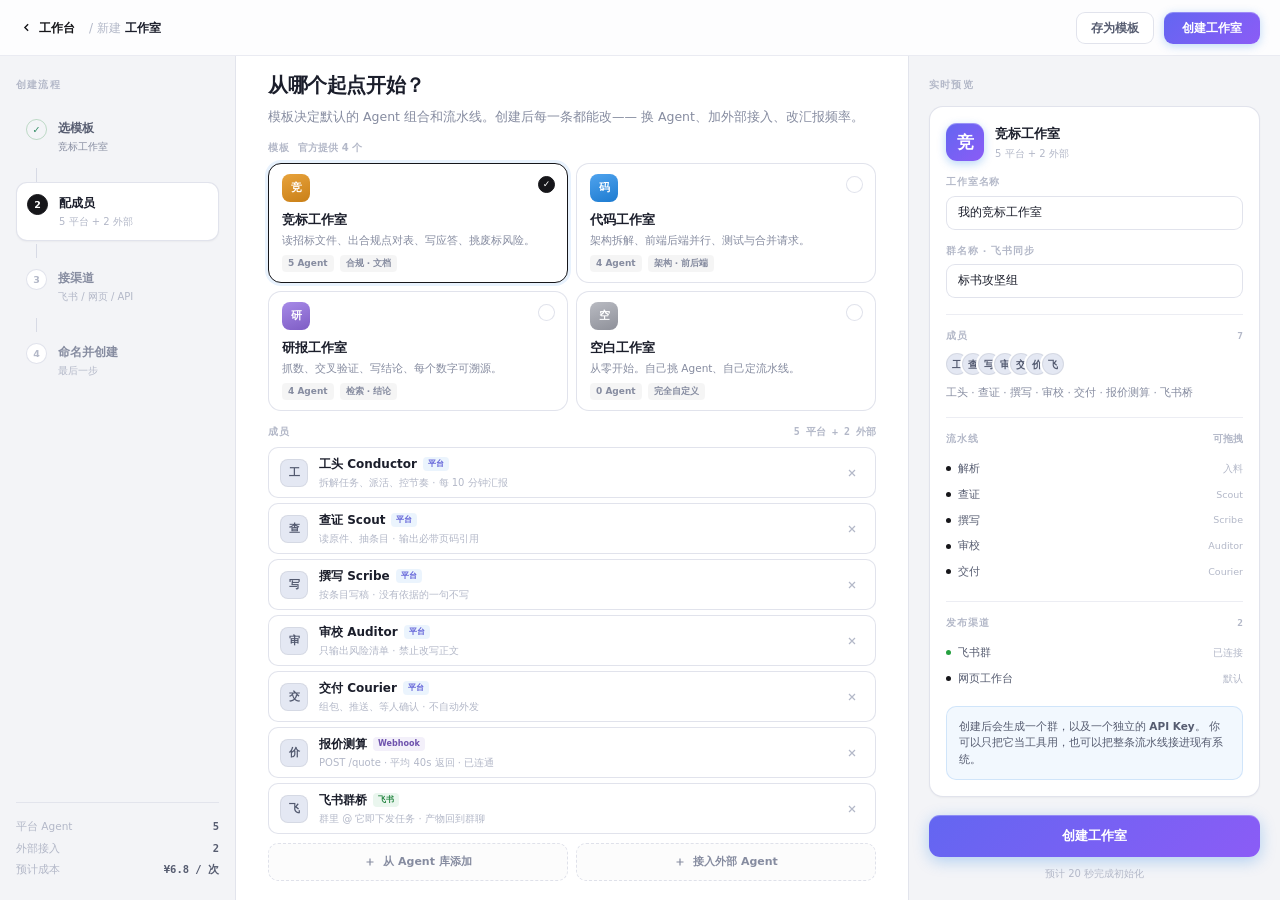
==== builder.html @ c7fa8bcd "合奏 Ensemble: 官网 + 客户端 + 移动端原型 - 官网：滚动驱动动画（hero 缩放淡出、区块入场、流水线生长） - 登录：手机 / 微信 / 邮箱三合一 - 工作台：群列表 + 账户 " ====
<!DOCTYPE html>
<html lang="zh-CN" data-theme="pearl">
<head>
<meta charset="UTF-8">
<title>合奏 · 创建工作室</title>
<link rel="stylesheet" href="tokens.css">
<style>
body{ overflow:hidden; background:var(--bg); }
.app{ height:100vh; display:flex; flex-direction:column; }

/* ---------- 顶栏 ---------- */
.topbar{
  height:56px; flex:0 0 56px; display:flex; align-items:center; gap:14px;
  padding:0 20px;
  background:rgba(255,255,255,.8);
  backdrop-filter:saturate(180%) blur(24px);
  -webkit-backdrop-filter:saturate(180%) blur(24px);
  border-bottom:1px solid var(--line);
  position:relative; z-index:20;
}
.back{
  display:flex; align-items:center; gap:6px;
  font-size:12px; color:var(--brand); font-weight:600;
}
.back:hover{ opacity:.75; }
.crumb{ font-size:12px; color:var(--tx-4); }
.crumb b{ color:var(--tx); font-weight:600; }
.top-right{ margin-left:auto; display:flex; align-items:center; gap:10px; }
.btn-ghost{
  height:32px; padding:0 14px; border-radius:9px;
  border:1px solid var(--line-2); color:var(--tx-2);
  font-size:12px; font-weight:600; background:#fff;
}
.btn-ghost:hover{ border-color:var(--line-3); color:var(--tx); }
.btn-save{
  height:32px; padding:0 18px; border-radius:9px;
  background:linear-gradient(135deg,#6366F1,#8B5CF6); color:#fff;
  font-size:12px; font-weight:600;
  box-shadow:0 2px 10px rgba(0,113,227,.26), inset 0 1px 0 rgba(255,255,255,.26);
}
.btn-save:hover{ filter:brightness(1.05); }

/* ---------- 三栏 ---------- */
.body{ flex:1; display:grid; grid-template-columns:236px minmax(0,1fr) 372px; min-height:0; }

/* ---------- 左：步骤 ---------- */
.steps{
  border-right:1px solid var(--line);
  background:var(--bg);
  padding:22px 16px;
  display:flex; flex-direction:column;
}
.steps-h{
  font-size:9.5px; font-weight:700; letter-spacing:.13em;
  color:var(--tx-4); text-transform:uppercase; margin-bottom:16px;
}
.step{
  display:flex; gap:11px; padding:11px 10px;
  border-radius:11px; margin-bottom:3px;
}
.step .n{
  width:21px; height:21px; border-radius:99px; flex:0 0 21px;
  display:grid; place-items:center;
  font-size:9.5px; font-weight:700;
  border:1px solid var(--line-2); color:var(--tx-4);
  background:#fff;
}
.step .t{ font-size:12px; font-weight:600; color:var(--tx-3); }
.step .s{ font-size:10px; color:var(--tx-4); margin-top:2px; }
.step.done .n{ background:var(--ok-dim); border-color:rgba(36,138,61,.26); color:var(--ok); }
.step.done .t{ color:var(--tx-2); }
.step.done .s{ color:var(--tx-3); }
.step.now{ background:#fff; border:1px solid var(--line-2); box-shadow:var(--sh-1); }
.step.now .n{ background:var(--brand); border-color:var(--brand); color:#fff; }
.step.now .t{ color:var(--tx); }
.step-line{
  width:1px; height:14px; background:var(--line-2); margin:0 0 0 20px;
}
.steps-foot{ margin-top:auto; padding-top:16px; border-top:1px solid var(--line); }
.sf-row{ display:flex; align-items:center; font-size:10.5px; color:var(--tx-4); }
.sf-row + .sf-row{ margin-top:6px; }
.sf-row b{ margin-left:auto; color:var(--tx-2); font-family:var(--mono); font-size:10.5px; }

/* ---------- 中：配置 ---------- */
.main{ overflow-y:auto; padding:14px 32px 22px; background:#fff; }
.main-h{ font-size:20px; font-weight:650; letter-spacing:-.02em; color:var(--tx); }
.main-s{ font-size:12.5px; color:var(--tx-3); margin-top:7px; line-height:1.6; }

.sec-l{
  display:flex; align-items:center; gap:8px;
  margin:13px 0 8px;
  font-size:10px; font-weight:700; letter-spacing:.11em;
  color:var(--tx-4); text-transform:uppercase;
}
.sec-l .c{ margin-left:auto; font-family:var(--mono); letter-spacing:0; color:var(--tx-4); }

/* 模板卡 */
.tpls{ display:grid; grid-template-columns:1fr 1fr; gap:8px; }
.tpl-c{
  position:relative; padding:10px 13px;
  border-radius:13px; border:1px solid var(--line-2);
  background:#fff; cursor:pointer;
  transition:border-color .16s, box-shadow .16s, transform .16s;
}
.tpl-c:hover{ border-color:var(--line-3); transform:translateY(-1px); box-shadow:var(--sh-2); }
.tpl-c.on{ border-color:var(--brand); box-shadow:0 0 0 3px rgba(0,113,227,.09); }
.tpl-c .chk{
  position:absolute; top:12px; right:12px;
  width:17px; height:17px; border-radius:99px;
  border:1px solid var(--line-2); background:#fff;
  display:grid; place-items:center; color:transparent; font-size:9px;
}
.tpl-c.on .chk{ background:var(--brand); border-color:var(--brand); color:#fff; }
.tpl-ic{
  width:28px; height:28px; border-radius:8px;
  display:grid; place-items:center; font-size:11px; font-weight:700;
  margin-bottom:8px; color:#fff;
}
.tpl-n{ font-size:13px; font-weight:650; color:var(--tx); }
.tpl-d{ font-size:10.5px; color:var(--tx-3); margin-top:3px; line-height:1.45; }
.tpl-meta{ display:flex; gap:6px; margin-top:7px; }
.tpl-tag{
  font-size:9px; font-weight:600; padding:2px 6px; border-radius:4px;
  background:rgba(0,0,0,.04); color:var(--tx-3);
}

/* Agent 行 */
.ag{
  display:flex; align-items:center; gap:11px;
  padding:7px 11px; border-radius:10px;
  border:1px solid var(--line-2); background:#fff;
  margin-bottom:5px;
  transition:border-color .16s, box-shadow .16s;
}
.ag:hover{ border-color:var(--line-3); box-shadow:var(--sh-1); }
.ag .avatar{ width:28px; height:28px; border-radius:8px; font-size:11px; }
.ag-n{ font-size:12px; font-weight:600; color:var(--tx); display:flex; align-items:center; gap:6px; }
.ag-d{ font-size:10px; color:var(--tx-4); margin-top:2px; }
.src{ font-size:8px; font-weight:700; padding:1px 5px; border-radius:4px; }
.src-p{ background:rgba(0,113,227,.08); color:#5B5BD6; }
.src-x{ background:rgba(142,111,208,.10); color:#6E52AD; }
.src-f{ background:rgba(52,164,90,.10); color:#22843F; }
.ag-x{
  width:24px; height:24px; border-radius:7px;
  display:grid; place-items:center; color:var(--tx-4);
}
.ag-x:hover{ background:rgba(215,0,21,.07); color:var(--bad); }

.add-row{ display:flex; gap:8px; margin-top:9px; }
.add-btn{
  flex:1; height:38px; border-radius:10px;
  border:1px dashed var(--line-2); background:rgba(0,0,0,.012);
  display:flex; align-items:center; justify-content:center; gap:7px;
  font-size:11px; font-weight:600; color:var(--tx-3);
  transition:all .15s;
}
.add-btn:hover{ border-color:var(--brand-line); color:var(--brand); background:var(--brand-dim); }

/* 渠道 */
.ch{
  display:flex; align-items:center; gap:11px;
  padding:7px 11px; border-radius:10px;
  border:1px solid var(--line-2); background:#fff;
  margin-bottom:6px;
}
.ch-ic{
  width:28px; height:28px; border-radius:8px;
  display:grid; place-items:center; font-size:11px; font-weight:700; color:#fff;
}
.ch-n{ font-size:12px; font-weight:600; color:var(--tx); }
.ch-d{ font-size:10px; color:var(--tx-4); margin-top:2px; }
.ch-st{
  margin-left:auto; font-size:9.5px; font-weight:650;
  padding:3px 8px; border-radius:99px;
}
.ch-on{ background:var(--ok-dim); color:var(--ok); }
.ch-off{ background:rgba(0,0,0,.04); color:var(--tx-3); }

/* ---------- 右：预览 ---------- */
.preview{
  border-left:1px solid var(--line);
  background:var(--bg);
  padding:22px 20px;
  overflow-y:auto;
  display:flex; flex-direction:column;
}
.pv-h{
  font-size:9.5px; font-weight:700; letter-spacing:.13em;
  color:var(--tx-4); text-transform:uppercase; margin-bottom:14px;
}
.pv-card{
  background:#fff; border:1px solid var(--line-2);
  border-radius:14px; padding:16px;
  box-shadow:var(--sh-1);
}
.pv-top{ display:flex; align-items:center; gap:11px; }
.pv-mark{
  width:38px; height:38px; border-radius:11px; flex:0 0 38px;
  background:linear-gradient(135deg,#6366F1,#8B5CF6); color:#fff;
  display:grid; place-items:center; font-size:17px; font-weight:700;
  box-shadow:0 3px 10px rgba(0,113,227,.28), inset 0 1px 0 rgba(255,255,255,.3);
}
.field{ margin-top:14px; }
.field label{
  display:block; font-size:9.5px; font-weight:700; letter-spacing:.09em;
  color:var(--tx-4); text-transform:uppercase; margin-bottom:6px;
}
.field input{
  width:100%; height:34px; padding:0 11px;
  border-radius:9px; border:1px solid var(--line-2); background:var(--panel-2);
  font-size:12px; color:var(--tx);
}
.field input:focus{ background:#fff; border-color:var(--brand-line); box-shadow:0 0 0 3px rgba(0,113,227,.08); }

.pv-mem{ margin-top:16px; padding-top:14px; border-top:1px solid var(--line); }
.pv-mem-h{
  display:flex; align-items:center;
  font-size:9.5px; font-weight:700; letter-spacing:.09em;
  color:var(--tx-4); text-transform:uppercase; margin-bottom:10px;
}
.pv-mem-h span{ margin-left:auto; font-family:var(--mono); letter-spacing:0; }
.pv-stack{ display:flex; }
.pv-stack .avatar{ margin-left:-6px; box-shadow:0 0 0 2px #fff; }
.pv-stack .avatar:first-child{ margin-left:0; }
.pv-names{ font-size:10.5px; color:var(--tx-3); margin-top:9px; line-height:1.6; }

.pv-flow{ margin-top:16px; padding-top:14px; border-top:1px solid var(--line); }
.flow-row{
  display:flex; align-items:center; gap:7px;
  font-size:10.5px; color:var(--tx-2); padding:5px 0;
}
.flow-row .b{
  width:5px; height:5px; border-radius:99px; background:var(--brand);
}
.flow-row .a{ margin-left:auto; color:var(--tx-4); font-size:9.5px; }

.pv-note{
  margin-top:14px; padding:11px 12px; border-radius:10px;
  background:rgba(0,113,227,.05); border:1px solid rgba(0,113,227,.14);
  font-size:10.5px; color:var(--tx-2); line-height:1.6;
}
.create-btn{
  margin-top:auto; padding-top:18px;
}
.create-btn button{
  width:100%; height:42px; border-radius:11px;
  background:linear-gradient(135deg,#6366F1,#8B5CF6); color:#fff;
  font-size:13px; font-weight:650;
  box-shadow:0 4px 16px rgba(0,113,227,.28), inset 0 1px 0 rgba(255,255,255,.26);
}
.create-btn button:hover{ filter:brightness(1.05); }
.create-btn .hint{
  text-align:center; font-size:10px; color:var(--tx-4); margin-top:9px;
}
</style>
</head>
<body>
<div class="app">

  <!-- 顶栏 -->
  <header class="topbar">
    <a class="back" href="desktop.html">
      <svg width="13" height="13" viewBox="0 0 24 24" fill="none" stroke="currentColor" stroke-width="2.6"><path d="m15 18-6-6 6-6"/></svg>
      工作台
    </a>
    <div class="crumb">/ 新建 <b>工作室</b></div>
    <div class="top-right">
      <button class="btn-ghost">存为模板</button>
      <button class="btn-save">创建工作室</button>
    </div>
  </header>

  <div class="body">

    <!-- 左：步骤 -->
    <aside class="steps">
      <div class="steps-h">创建流程</div>

      <div class="step done">
        <span class="n">✓</span>
        <div><div class="t">选模板</div><div class="s">竞标工作室</div></div>
      </div>
      <div class="step-line"></div>
      <div class="step now">
        <span class="n">2</span>
        <div><div class="t">配成员</div><div class="s">5 平台 + 2 外部</div></div>
      </div>
      <div class="step-line"></div>
      <div class="step">
        <span class="n">3</span>
        <div><div class="t">接渠道</div><div class="s">飞书 / 网页 / API</div></div>
      </div>
      <div class="step-line"></div>
      <div class="step">
        <span class="n">4</span>
        <div><div class="t">命名并创建</div><div class="s">最后一步</div></div>
      </div>

      <div class="steps-foot">
        <div class="sf-row"><span>平台 Agent</span><b>5</b></div>
        <div class="sf-row"><span>外部接入</span><b>2</b></div>
        <div class="sf-row"><span>预计成本</span><b>¥6.8 / 次</b></div>
      </div>
    </aside>

    <!-- 中：配置 -->
    <main class="main">
      <div class="main-h">从哪个起点开始？</div>
      <div class="main-s">
        模板决定默认的 Agent 组合和流水线。创建后每一条都能改——
        换 Agent、加外部接入、改汇报频率。
      </div>

      <div class="sec-l">模板 <span style="color:var(--tx-4);font-weight:600;letter-spacing:0">官方提供 4 个</span></div>
      <div class="tpls">
        <div class="tpl-c on">
          <span class="chk">✓</span>
          <div class="tpl-ic" style="background:linear-gradient(160deg,#E8A33C,#C97F17)">竞</div>
          <div class="tpl-n">竞标工作室</div>
          <div class="tpl-d">读招标文件、出合规点对表、写应答、挑废标风险。</div>
          <div class="tpl-meta"><span class="tpl-tag">5 Agent</span><span class="tpl-tag">合规 · 文档</span></div>
        </div>

        <div class="tpl-c">
          <span class="chk">✓</span>
          <div class="tpl-ic" style="background:linear-gradient(160deg,#4FA3EE,#1D7BD0)">码</div>
          <div class="tpl-n">代码工作室</div>
          <div class="tpl-d">架构拆解、前端后端并行、测试与合并请求。</div>
          <div class="tpl-meta"><span class="tpl-tag">4 Agent</span><span class="tpl-tag">架构 · 前后端</span></div>
        </div>

        <div class="tpl-c">
          <span class="chk">✓</span>
          <div class="tpl-ic" style="background:linear-gradient(160deg,#A78BE8,#7E5CC4)">研</div>
          <div class="tpl-n">研报工作室</div>
          <div class="tpl-d">抓数、交叉验证、写结论、每个数字可溯源。</div>
          <div class="tpl-meta"><span class="tpl-tag">4 Agent</span><span class="tpl-tag">检索 · 结论</span></div>
        </div>

        <div class="tpl-c">
          <span class="chk">✓</span>
          <div class="tpl-ic" style="background:linear-gradient(160deg,#B9BBC2,#8E9099)">空</div>
          <div class="tpl-n">空白工作室</div>
          <div class="tpl-d">从零开始。自己挑 Agent、自己定流水线。</div>
          <div class="tpl-meta"><span class="tpl-tag">0 Agent</span><span class="tpl-tag">完全自定义</span></div>
        </div>
      </div>

      <div class="sec-l">成员 <span class="c">5 平台 + 2 外部</span></div>

      <div class="ag">
        <div class="avatar av-boss">工</div>
        <div class="grow">
          <div class="ag-n">工头 Conductor <span class="src src-p">平台</span></div>
          <div class="ag-d">拆解任务、派活、控节奏 · 每 10 分钟汇报</div>
        </div>
        <button class="ag-x">
          <svg width="12" height="12" viewBox="0 0 24 24" fill="none" stroke="currentColor" stroke-width="2.4"><path d="M18 6 6 18M6 6l12 12"/></svg>
        </button>
      </div>

      <div class="ag">
        <div class="avatar av-scout">查</div>
        <div class="grow">
          <div class="ag-n">查证 Scout <span class="src src-p">平台</span></div>
          <div class="ag-d">读原件、抽条目 · 输出必带页码引用</div>
        </div>
        <button class="ag-x">
          <svg width="12" height="12" viewBox="0 0 24 24" fill="none" stroke="currentColor" stroke-width="2.4"><path d="M18 6 6 18M6 6l12 12"/></svg>
        </button>
      </div>

      <div class="ag">
        <div class="avatar av-write">写</div>
        <div class="grow">
          <div class="ag-n">撰写 Scribe <span class="src src-p">平台</span></div>
          <div class="ag-d">按条目写稿 · 没有依据的一句不写</div>
        </div>
        <button class="ag-x">
          <svg width="12" height="12" viewBox="0 0 24 24" fill="none" stroke="currentColor" stroke-width="2.4"><path d="M18 6 6 18M6 6l12 12"/></svg>
        </button>
      </div>

      <div class="ag">
        <div class="avatar av-audit">审</div>
        <div class="grow">
          <div class="ag-n">审校 Auditor <span class="src src-p">平台</span></div>
          <div class="ag-d">只输出风险清单 · 禁止改写正文</div>
        </div>
        <button class="ag-x">
          <svg width="12" height="12" viewBox="0 0 24 24" fill="none" stroke="currentColor" stroke-width="2.4"><path d="M18 6 6 18M6 6l12 12"/></svg>
        </button>
      </div>

      <div class="ag">
        <div class="avatar av-ship">交</div>
        <div class="grow">
          <div class="ag-n">交付 Courier <span class="src src-p">平台</span></div>
          <div class="ag-d">组包、推送、等人确认 · 不自动外发</div>
        </div>
        <button class="ag-x">
          <svg width="12" height="12" viewBox="0 0 24 24" fill="none" stroke="currentColor" stroke-width="2.4"><path d="M18 6 6 18M6 6l12 12"/></svg>
        </button>
      </div>

      <div class="ag">
        <div class="avatar">价</div>
        <div class="grow">
          <div class="ag-n">报价测算 <span class="src src-x">Webhook</span></div>
          <div class="ag-d">POST /quote · 平均 40s 返回 · 已连通</div>
        </div>
        <button class="ag-x">
          <svg width="12" height="12" viewBox="0 0 24 24" fill="none" stroke="currentColor" stroke-width="2.4"><path d="M18 6 6 18M6 6l12 12"/></svg>
        </button>
      </div>

      <div class="ag">
        <div class="avatar">飞</div>
        <div class="grow">
          <div class="ag-n">飞书群桥 <span class="src src-f">飞书</span></div>
          <div class="ag-d">群里 @ 它即下发任务 · 产物回到群聊</div>
        </div>
        <button class="ag-x">
          <svg width="12" height="12" viewBox="0 0 24 24" fill="none" stroke="currentColor" stroke-width="2.4"><path d="M18 6 6 18M6 6l12 12"/></svg>
        </button>
      </div>

      <div class="add-row">
        <button class="add-btn">
          <svg width="12" height="12" viewBox="0 0 24 24" fill="none" stroke="currentColor" stroke-width="2.4"><path d="M12 5v14M5 12h14"/></svg>
          从 Agent 库添加
        </button>
        <button class="add-btn">
          <svg width="12" height="12" viewBox="0 0 24 24" fill="none" stroke="currentColor" stroke-width="2.4"><path d="M12 5v14M5 12h14"/></svg>
          接入外部 Agent
        </button>
      </div>

    </main>

    <!-- 右：预览 -->
    <aside class="preview">
      <div class="pv-h">实时预览</div>

      <div class="pv-card">
        <div class="pv-top">
          <div class="pv-mark">竞</div>
          <div class="grow">
            <div style="font-size:13px;font-weight:650;color:var(--tx)">竞标工作室</div>
            <div style="font-size:10px;color:var(--tx-4);margin-top:2px">5 平台 + 2 外部</div>
          </div>
        </div>

        <div class="field">
          <label>工作室名称</label>
          <input value="我的竞标工作室">
        </div>

        <div class="field">
          <label>群名称 · 飞书同步</label>
          <input value="标书攻坚组">
        </div>

        <div class="pv-mem">
          <div class="pv-mem-h">成员 <span>7</span></div>
          <div class="pv-stack">
            <div class="avatar sm av-boss">工</div>
            <div class="avatar sm av-scout">查</div>
            <div class="avatar sm av-write">写</div>
            <div class="avatar sm av-audit">审</div>
            <div class="avatar sm av-ship">交</div>
            <div class="avatar sm">价</div>
            <div class="avatar sm">飞</div>
          </div>
          <div class="pv-names">工头 · 查证 · 撰写 · 审校 · 交付 · 报价测算 · 飞书桥</div>
        </div>

        <div class="pv-flow">
          <div class="pv-mem-h">流水线 <span>可拖拽</span></div>
          <div class="flow-row"><span class="b"></span>解析<span class="a">入料</span></div>
          <div class="flow-row"><span class="b"></span>查证<span class="a">Scout</span></div>
          <div class="flow-row"><span class="b"></span>撰写<span class="a">Scribe</span></div>
          <div class="flow-row"><span class="b"></span>审校<span class="a">Auditor</span></div>
          <div class="flow-row"><span class="b"></span>交付<span class="a">Courier</span></div>
        </div>

        <div class="pv-flow">
          <div class="pv-mem-h">发布渠道 <span>2</span></div>
          <div class="flow-row"><span class="b" style="background:#25A03F"></span>飞书群<span class="a">已连接</span></div>
          <div class="flow-row"><span class="b"></span>网页工作台<span class="a">默认</span></div>
        </div>

        <div class="pv-note">
          创建后会生成一个群，以及一个独立的 <b>API Key</b>。
          你可以只把它当工具用，也可以把整条流水线接进现有系统。
        </div>
      </div>

      <div class="create-btn">
        <button>创建工作室</button>
        <div class="hint">预计 20 秒完成初始化</div>
      </div>
    </aside>

  </div>
</div>

<script>
(function(){
  document.querySelectorAll('.tpl-c').forEach(c => {
    c.addEventListener('click', () => {
      document.querySelectorAll('.tpl-c').forEach(x => x.classList.remove('on'));
      c.classList.add('on');
    });
  });
})();
</script>
</body>
</html>
---- tokens.css ----
/* ============================================================
   合奏 Ensemble — Design Tokens v11 (Liquid Glass)
   四套主题，靠 data-theme 切换。默认 aurora。
   ============================================================ */

/* ---------------- A. 极光 Aurora ---------------- */
:root, [data-theme="aurora"]{
  --bg-solid: #F2F5FF;
  --glow-1: rgba(112,155,255,.46);
  --glow-2: rgba(178,136,255,.36);
  --glow-3: rgba(120,210,255,.26);

  --brand:   #4F6EF7;
  --brand-2: #7C6BF5;
  --accent:  #6D5CF0;
  --accent-soft: rgba(109,92,240,.10);

  --ink-on-brand: #FFFFFF;
  --glass:    rgba(255,255,255,.86);
  --glass-2:  rgba(255,255,255,.46);
  --glass-3:  rgba(255,255,255,.28);
  --glass-line: rgba(255,255,255,.88);
  --glass-line-2: rgba(255,255,255,.52);
  --glass-sh: 0 14px 40px -16px rgba(62,86,170,.26);
  --glass-sh-hover: 0 22px 54px -18px rgba(62,86,170,.34);
}

/* ---------------- B. 晨曦 Sunrise ---------------- */
[data-theme="sunrise"]{
  --bg-solid: #FFF7F2;
  --glow-1: rgba(255,168,126,.48);
  --glow-2: rgba(255,146,178,.34);
  --glow-3: rgba(255,214,150,.30);

  --brand:   #E85A2C;
  --brand-2: #F0813F;
  --accent:  #D94F2A;
  --accent-soft: rgba(217,79,42,.10);

  --ink-on-brand: #FFFFFF;
  --glass:    rgba(255,255,255,.88);
  --glass-2:  rgba(255,255,255,.48);
  --glass-3:  rgba(255,255,255,.30);
  --glass-line: rgba(255,255,255,.90);
  --glass-line-2: rgba(255,255,255,.56);
  --glass-sh: 0 14px 40px -16px rgba(190,110,70,.24);
  --glass-sh-hover: 0 22px 54px -18px rgba(190,110,70,.32);
}

/* ---------------- C. 薄荷 Mint ---------------- */
[data-theme="mint"]{
  --bg-solid: #F1FBF8;
  --glow-1: rgba(110,226,196,.46);
  --glow-2: rgba(110,196,245,.34);
  --glow-3: rgba(190,255,230,.32);

  --brand:   #009E86;
  --brand-2: #22B79D;
  --accent:  #0E8F79;
  --accent-soft: rgba(14,143,121,.10);

  --ink-on-brand: #FFFFFF;
  --glass:    rgba(255,255,255,.86);
  --glass-2:  rgba(255,255,255,.46);
  --glass-3:  rgba(255,255,255,.28);
  --glass-line: rgba(255,255,255,.88);
  --glass-line-2: rgba(255,255,255,.54);
  --glass-sh: 0 14px 40px -16px rgba(50,140,125,.22);
  --glass-sh-hover: 0 22px 54px -18px rgba(50,140,125,.30);
}

/* ---------------- D. 珠光 Pearl（黑白灰 + 微光） ---------------- */
[data-theme="pearl"]{
  --bg-solid: #F3F4F7;
  --glow-1: rgba(196,202,222,.46);
  --glow-2: rgba(226,220,210,.38);
  --glow-3: rgba(248,249,252,.55);

  --brand:   #16161A;
  --brand-2: #30303A;
  --accent:  #3A3A44;
  --accent-soft: rgba(22,22,26,.06);

  --ink-on-brand: #FFFFFF;

  /* 卡片接近纯白，边框是实灰线 —— 不再靠白色高光撑结构 */
  --glass:    rgba(255,255,255,.97);
  --glass-2:  rgba(255,255,255,.78);
  --glass-3:  rgba(255,255,255,.52);
  --glass-line:   #E3E3E9;
  --glass-line-2: #D6D6DE;
  --glass-sh:       0 1px 2px rgba(18,18,26,.04), 0 14px 34px -18px rgba(18,18,26,.22);
  --glass-sh-hover: 0 2px 5px rgba(18,18,26,.06), 0 24px 50px -20px rgba(18,18,26,.30);

  /* 文字压深，拉开明暗 */
  --tx:   #0D0D10;
  --tx-2: #47474F;
  --tx-3: #77777F;
  --tx-4: #A5A5AE;

  --line:   #E7E7EC;
  --line-2: #D9D9E1;
  --line-3: #C2C2CC;

  /* 兼容旧页面的变量名 */
  --bg:      var(--bg-solid);
  --panel:   var(--glass);
  --panel-2: rgba(255,255,255,.55);
  --panel-3: rgba(120,130,170,.07);
  --sh-1:    0 1px 2px rgba(20,20,30,.04);
  --sh-2:    0 4px 14px rgba(20,20,30,.06);
  --sh-3:    0 16px 40px -14px rgba(20,20,30,.20);
  --ok:      var(--green);
  --bad:     var(--rose);
  --bad-dim: var(--rose-soft);
  --bad-line:var(--rose-line);
  --warn:    var(--amber);

  --role:   #E3E3EB;
  --role-tx:#494952;
}

/* 珠光下，卡片的"凸起"靠极细白线 + 实灰边 */
[data-theme="pearl"] .avatar{
  border-color:rgba(20,20,30,.07);
  box-shadow:none;
  background:var(--role);
}
[data-theme="pearl"] .glass{
  box-shadow:
    inset 0 1px 0 rgba(255,255,255,1),
    inset 0 -1px 0 rgba(0,0,0,.02),
    var(--glass-sh);
}
[data-theme="pearl"] .glass::before{
  background:linear-gradient(180deg, rgba(255,255,255,.55), rgba(255,255,255,0) 100%);
  opacity:.6;
}

/* ============================================================
   共用
   ============================================================ */
:root{
  --tx:   #1B1E2B;
  --tx-2: #565C70;
  --tx-3: #868CA0;
  --tx-4: #B3B8C8;

  --line:   rgba(120,130,170,.14);
  --line-2: rgba(120,130,170,.22);
  --line-3: rgba(120,130,170,.34);

  --rose:   #C8443C;
  --rose-soft: rgba(200,68,60,.08);
  --rose-line: rgba(200,68,60,.20);

  --green:  #2E8B62;
  --green-soft: rgba(46,139,98,.09);
  --green-line: rgba(46,139,98,.20);

  --amber:  #B4761A;
  --amber-soft: rgba(180,118,26,.10);

  --role:   #E4E8F3;
  --role-tx:#535A70;

  --r-sm: 9px;
  --r:    12px;
  --r-lg: 16px;
  --r-xl: 22px;

  --font: -apple-system, BlinkMacSystemFont, "SF Pro Text", "PingFang SC",
          "Hiragino Sans GB", "Microsoft YaHei", system-ui, sans-serif;
  --mono: "SF Mono", ui-monospace, Menlo, monospace;
}

*,*::before,*::after{ box-sizing:border-box; margin:0; padding:0; }

/* 字号阶：7 档，没有 15/17/19 */
:root{
  --fs-1: 11px;
  --fs-2: 12px;
  --fs-3: 13px;
  --fs-4: 14px;
  --fs-5: 16px;
  --fs-6: 20px;
  --fs-7: 28px;
  --fs-8: 34px;
}

/* 键盘可达性：所有可交互元素统一 focus 环 */
:focus-visible{
  outline:2px solid var(--brand);
  outline-offset:2px;
}

html,body{
  height:100%;
  color:var(--tx);
  font-family:var(--font);
  font-size:13px;
  line-height:1.5;
  -webkit-font-smoothing:antialiased;
  text-rendering:optimizeLegibility;
}

/* 光晕背景 —— 琉璃的底座 */
body{
  background:
    radial-gradient(72% 62% at 10% -6%,  var(--glow-1), transparent 66%),
    radial-gradient(66% 58% at 96% 100%, var(--glow-2), transparent 66%),
    radial-gradient(64% 56% at 56% 42%,  var(--glow-3), transparent 72%),
    radial-gradient(80% 70% at 50% 110%, var(--glow-1), transparent 70%),
    var(--bg-solid);
  background-attachment: fixed;
}

button{ font:inherit; color:inherit; background:none; border:0; cursor:pointer; }
input,textarea{ font:inherit; color:inherit; background:none; border:0; outline:none; }
ul{ list-style:none; }
a{ color:inherit; text-decoration:none; }

::-webkit-scrollbar{ width:8px; height:8px; }
::-webkit-scrollbar-track{ background:transparent; }
::-webkit-scrollbar-thumb{ background:rgba(120,130,170,.18); border-radius:99px; }
::-webkit-scrollbar-thumb:hover{ background:rgba(120,130,170,.3); }

.mono{ font-family:var(--mono); font-variant-numeric:tabular-nums; }
.ell{ overflow:hidden; text-overflow:ellipsis; white-space:nowrap; }
.grow{ flex:1; min-width:0; }

/* ---------- 琉璃卡片 ---------- */
.glass{
  position:relative;
  background:var(--glass);
  backdrop-filter:blur(18px) saturate(150%);
  -webkit-backdrop-filter:blur(18px) saturate(150%);
  border:1px solid var(--glass-line);
  border-radius:var(--r-lg);
  box-shadow:
    inset 0 1px 0 rgba(255,255,255,.92),
    inset 0 -1px 0 rgba(255,255,255,.32),
    var(--glass-sh);
}
/* 顶部高光：玻璃"凸起"的关键 */
.glass::before{
  content:""; position:absolute; inset:0 0 auto 0; height:56%;
  border-radius:inherit;
  background:linear-gradient(180deg, rgba(255,255,255,.18), rgba(255,255,255,0) 100%);
  pointer-events:none;
}
.glass > *{ position:relative; }

/* 头像 */
.avatar{
  flex:0 0 auto;
  width:26px; height:26px;
  border-radius:50%;
  display:grid; place-items:center;
  font-size:11px; font-weight:600;
  background:var(--role);
  color:var(--role-tx);
  border:1px solid rgba(255,255,255,.7);
  box-shadow:inset 0 1px 0 rgba(255,255,255,.9);
  letter-spacing:0;
}
.avatar.sm{ width:22px; height:22px; font-size:10px; }
.avatar.me{ background:linear-gradient(160deg,var(--brand),var(--brand-2)); color:var(--ink-on-brand); border-color:transparent; }

@media (prefers-reduced-motion: reduce){
  *{ animation-duration:.001s !important; transition-duration:.001s !important; }
}
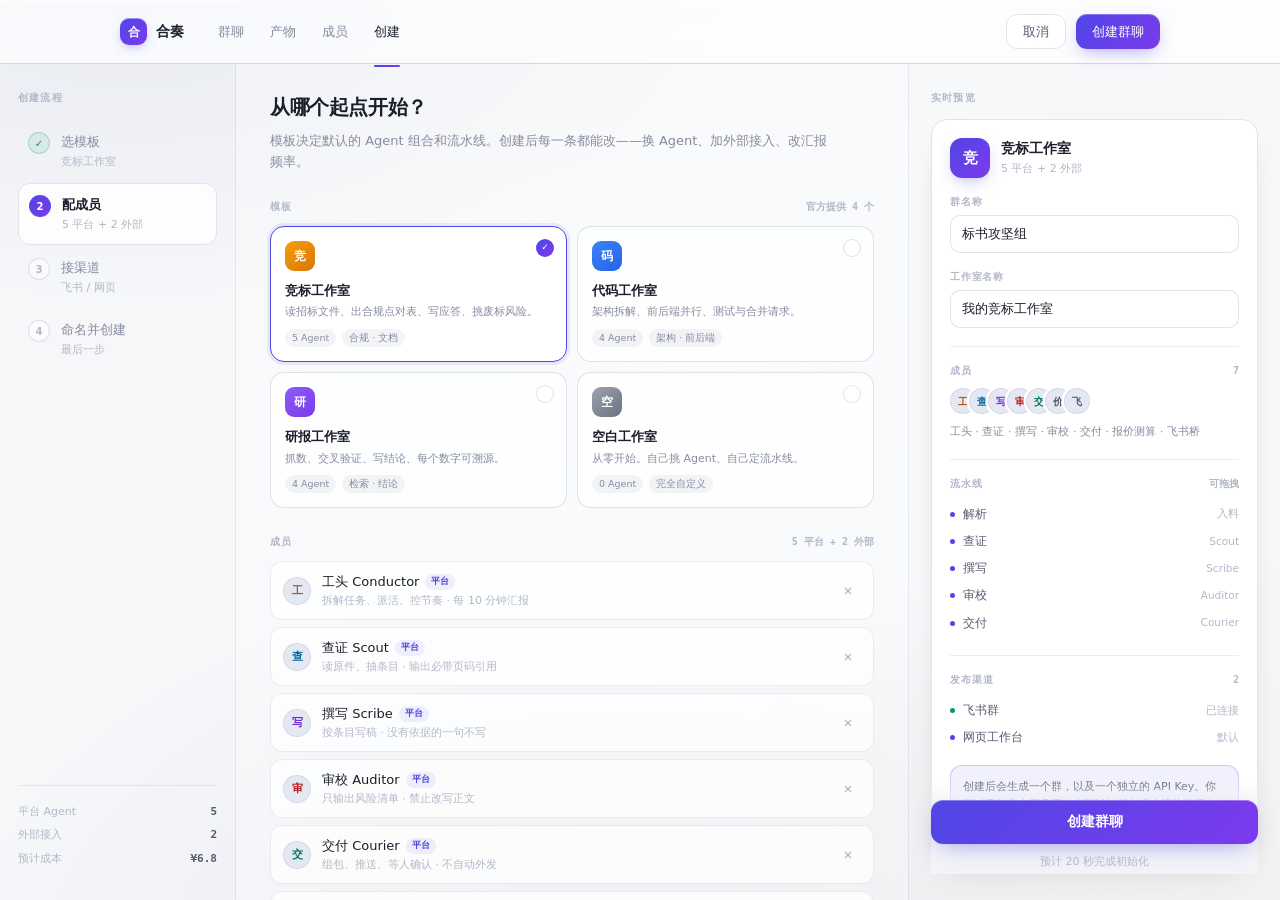
==== commit 1fc762c0: "统一：收敛页面、抽出导航组件、合并主色 问题： - 导航高度有 52/54/56/62/64 五种 - studio 菜单「群聊/成员/产物/工作台」，builder 是「群聊/产物/成员/创建」 -" ====
--- a/builder.html
+++ b/builder.html
@@ -2,515 +2,410 @@
 <html lang="zh-CN" data-theme="pearl">
 <head>
 <meta charset="UTF-8">
-<title>合奏 · 创建工作室</title>
+<meta name="viewport" content="width=device-width,initial-scale=1">
+<title>创建群聊 · 合奏</title>
 <link rel="stylesheet" href="tokens.css">
 <style>
-body{ overflow:hidden; background:var(--bg); }
-.app{ height:100vh; display:flex; flex-direction:column; }
-
-/* ---------- 顶栏 ---------- */
-.topbar{
-  height:56px; flex:0 0 56px; display:flex; align-items:center; gap:14px;
-  padding:0 20px;
-  background:rgba(255,255,255,.8);
-  backdrop-filter:saturate(180%) blur(24px);
-  -webkit-backdrop-filter:saturate(180%) blur(24px);
-  border-bottom:1px solid var(--line);
-  position:relative; z-index:20;
-}
-.back{
-  display:flex; align-items:center; gap:6px;
-  font-size:12px; color:var(--brand); font-weight:600;
-}
-.back:hover{ opacity:.75; }
-.crumb{ font-size:12px; color:var(--tx-4); }
-.crumb b{ color:var(--tx); font-weight:600; }
-.top-right{ margin-left:auto; display:flex; align-items:center; gap:10px; }
-.btn-ghost{
-  height:32px; padding:0 14px; border-radius:9px;
-  border:1px solid var(--line-2); color:var(--tx-2);
-  font-size:12px; font-weight:600; background:#fff;
-}
-.btn-ghost:hover{ border-color:var(--line-3); color:var(--tx); }
-.btn-save{
-  height:32px; padding:0 18px; border-radius:9px;
-  background:linear-gradient(135deg,#6366F1,#8B5CF6); color:#fff;
-  font-size:12px; font-weight:600;
-  box-shadow:0 2px 10px rgba(0,113,227,.26), inset 0 1px 0 rgba(255,255,255,.26);
-}
-.btn-save:hover{ filter:brightness(1.05); }
-
-/* ---------- 三栏 ---------- */
-.body{ flex:1; display:grid; grid-template-columns:236px minmax(0,1fr) 372px; min-height:0; }
-
-/* ---------- 左：步骤 ---------- */
+body{ min-height:100vh; }
+
+/* 顶栏 */
+.app-nav .in{ max-width:1120px; }
+.bar-r{ margin-left:auto; display:flex; align-items:center; gap:10px; }
+.btn{
+  display:inline-flex; align-items:center; gap:6px;
+  height:35px; padding:0 16px; border-radius:11px;
+  font-size:13px; font-weight:500; transition:all .18s;
+}
+.btn-line{
+  background:var(--glass-2);
+  backdrop-filter:blur(20px); -webkit-backdrop-filter:blur(20px);
+  border:1px solid var(--glass-line);
+  color:var(--tx-2);
+  box-shadow:inset 0 1px 0 rgba(255,255,255,.8);
+}
+.btn-line:hover{ color:var(--tx); background:var(--glass); }
+.btn-grad{
+  background:var(--grad); color:#fff;
+  box-shadow:0 6px 18px -6px rgba(79,70,229,.55), inset 0 1px 0 rgba(255,255,255,.28);
+}
+.btn-grad:hover{ filter:brightness(1.06); transform:translateY(-1px); }
+
+/* 三栏 */
+.page{ display:grid; grid-template-columns:236px minmax(0,1fr) 372px; height:calc(100vh - 64px); }
 .steps{
-  border-right:1px solid var(--line);
-  background:var(--bg);
-  padding:22px 16px;
-  display:flex; flex-direction:column;
+  padding:26px 18px; border-right:1px solid var(--line);
+  background:rgba(255,255,255,.28);
+  min-height:0; overflow-y:auto;
 }
 .steps-h{
-  font-size:9.5px; font-weight:700; letter-spacing:.13em;
-  color:var(--tx-4); text-transform:uppercase; margin-bottom:16px;
-}
-.step{
-  display:flex; gap:11px; padding:11px 10px;
-  border-radius:11px; margin-bottom:3px;
-}
+  font-size:10px; font-weight:600; letter-spacing:.12em;
+  text-transform:uppercase; color:var(--tx-4); margin-bottom:16px;
+}
+.step{ display:flex; gap:11px; padding:11px 10px; border-radius:12px; margin-bottom:2px; }
 .step .n{
-  width:21px; height:21px; border-radius:99px; flex:0 0 21px;
-  display:grid; place-items:center;
-  font-size:9.5px; font-weight:700;
+  width:22px; height:22px; border-radius:50%; flex:0 0 22px;
+  display:grid; place-items:center; font-size:10px; font-weight:600;
   border:1px solid var(--line-2); color:var(--tx-4);
-  background:#fff;
-}
-.step .t{ font-size:12px; font-weight:600; color:var(--tx-3); }
-.step .s{ font-size:10px; color:var(--tx-4); margin-top:2px; }
-.step.done .n{ background:var(--ok-dim); border-color:rgba(36,138,61,.26); color:var(--ok); }
-.step.done .t{ color:var(--tx-2); }
-.step.done .s{ color:var(--tx-3); }
-.step.now{ background:#fff; border:1px solid var(--line-2); box-shadow:var(--sh-1); }
-.step.now .n{ background:var(--brand); border-color:var(--brand); color:#fff; }
-.step.now .t{ color:var(--tx); }
-.step-line{
-  width:1px; height:14px; background:var(--line-2); margin:0 0 0 20px;
-}
-.steps-foot{ margin-top:auto; padding-top:16px; border-top:1px solid var(--line); }
-.sf-row{ display:flex; align-items:center; font-size:10.5px; color:var(--tx-4); }
-.sf-row + .sf-row{ margin-top:6px; }
-.sf-row b{ margin-left:auto; color:var(--tx-2); font-family:var(--mono); font-size:10.5px; }
-
-/* ---------- 中：配置 ---------- */
-.main{ overflow-y:auto; padding:14px 32px 22px; background:#fff; }
-.main-h{ font-size:20px; font-weight:650; letter-spacing:-.02em; color:var(--tx); }
-.main-s{ font-size:12.5px; color:var(--tx-3); margin-top:7px; line-height:1.6; }
-
-.sec-l{
+  background:rgba(255,255,255,.6);
+}
+.step .t{ font-size:13px; font-weight:500; color:var(--tx-3); }
+.step .s{ font-size:11px; color:var(--tx-4); margin-top:2px; }
+.step.done .n{ background:var(--success-soft); border-color:rgba(5,150,105,.24); color:var(--success); }
+.step.now{ background:rgba(255,255,255,.85); border:1px solid var(--glass-line); box-shadow:inset 0 1px 0 #fff; }
+.step.now .n{ background:var(--grad); border-color:transparent; color:#fff; }
+.step.now .t{ color:var(--tx); font-weight:600; }
+.steps-foot{ margin-top:auto; padding-top:18px; border-top:1px solid var(--line); }
+.steps{ display:flex; flex-direction:column; }
+.sf{ display:flex; font-size:11px; color:var(--tx-4); margin-bottom:7px; }
+.sf b{ margin-left:auto; color:var(--tx-2); font-family:var(--mono); }
+
+/* 中 */
+.main{ padding:28px 34px 40px; overflow-y:auto; min-height:0; background:rgba(255,255,255,.5); }
+.h1{ font-size:20px; font-weight:600; letter-spacing:-.02em; }
+.lead{ margin-top:8px; font-size:13px; color:var(--tx-3); max-width:560px; line-height:1.65; }
+
+.sec{
   display:flex; align-items:center; gap:8px;
-  margin:13px 0 8px;
-  font-size:10px; font-weight:700; letter-spacing:.11em;
-  color:var(--tx-4); text-transform:uppercase;
-}
-.sec-l .c{ margin-left:auto; font-family:var(--mono); letter-spacing:0; color:var(--tx-4); }
-
-/* 模板卡 */
-.tpls{ display:grid; grid-template-columns:1fr 1fr; gap:8px; }
-.tpl-c{
-  position:relative; padding:10px 13px;
-  border-radius:13px; border:1px solid var(--line-2);
-  background:#fff; cursor:pointer;
-  transition:border-color .16s, box-shadow .16s, transform .16s;
-}
-.tpl-c:hover{ border-color:var(--line-3); transform:translateY(-1px); box-shadow:var(--sh-2); }
-.tpl-c.on{ border-color:var(--brand); box-shadow:0 0 0 3px rgba(0,113,227,.09); }
-.tpl-c .chk{
+  margin:26px 0 12px;
+  font-size:10px; font-weight:600; letter-spacing:.11em;
+  text-transform:uppercase; color:var(--tx-4);
+}
+.sec .c{ margin-left:auto; font-family:var(--mono); letter-spacing:0; }
+
+.tpls{ display:grid; grid-template-columns:1fr 1fr; gap:10px; }
+.tpl{
+  position:relative; padding:14px;
+  border-radius:14px; border:1px solid var(--line-2);
+  background:rgba(255,255,255,.7); cursor:pointer;
+  transition:all .18s;
+}
+.tpl:hover{ border-color:var(--tx-4); transform:translateY(-1px); }
+.tpl.on{ border-color:var(--primary); box-shadow:0 0 0 3px rgba(79,70,229,.1); background:#fff; }
+.tpl .chk{
   position:absolute; top:12px; right:12px;
-  width:17px; height:17px; border-radius:99px;
+  width:18px; height:18px; border-radius:50%;
   border:1px solid var(--line-2); background:#fff;
   display:grid; place-items:center; color:transparent; font-size:9px;
 }
-.tpl-c.on .chk{ background:var(--brand); border-color:var(--brand); color:#fff; }
+.tpl.on .chk{ background:var(--grad); border-color:transparent; color:#fff; }
 .tpl-ic{
-  width:28px; height:28px; border-radius:8px;
-  display:grid; place-items:center; font-size:11px; font-weight:700;
-  margin-bottom:8px; color:#fff;
-}
-.tpl-n{ font-size:13px; font-weight:650; color:var(--tx); }
-.tpl-d{ font-size:10.5px; color:var(--tx-3); margin-top:3px; line-height:1.45; }
-.tpl-meta{ display:flex; gap:6px; margin-top:7px; }
-.tpl-tag{
-  font-size:9px; font-weight:600; padding:2px 6px; border-radius:4px;
-  background:rgba(0,0,0,.04); color:var(--tx-3);
-}
-
-/* Agent 行 */
-.ag{
+  width:30px; height:30px; border-radius:9px;
+  display:grid; place-items:center; color:#fff;
+  font-size:12px; font-weight:600; margin-bottom:10px;
+}
+.tpl-n{ font-size:13px; font-weight:600; }
+.tpl-d{ margin-top:4px; font-size:11px; line-height:1.5; color:var(--tx-3); }
+.tpl-m{ display:flex; gap:6px; margin-top:8px; }
+.tpl-m span{
+  font-size:9.5px; padding:2px 7px; border-radius:99px;
+  background:rgba(120,130,170,.09); color:var(--tx-3);
+}
+
+/* 成员行 */
+.row{
   display:flex; align-items:center; gap:11px;
-  padding:7px 11px; border-radius:10px;
-  border:1px solid var(--line-2); background:#fff;
-  margin-bottom:5px;
-  transition:border-color .16s, box-shadow .16s;
-}
-.ag:hover{ border-color:var(--line-3); box-shadow:var(--sh-1); }
-.ag .avatar{ width:28px; height:28px; border-radius:8px; font-size:11px; }
-.ag-n{ font-size:12px; font-weight:600; color:var(--tx); display:flex; align-items:center; gap:6px; }
-.ag-d{ font-size:10px; color:var(--tx-4); margin-top:2px; }
-.src{ font-size:8px; font-weight:700; padding:1px 5px; border-radius:4px; }
-.src-p{ background:rgba(0,113,227,.08); color:#5B5BD6; }
-.src-x{ background:rgba(142,111,208,.10); color:#6E52AD; }
-.src-f{ background:rgba(52,164,90,.10); color:#22843F; }
-.ag-x{
-  width:24px; height:24px; border-radius:7px;
+  padding:10px 12px; border-radius:12px;
+  border:1px solid var(--line); background:rgba(255,255,255,.72);
+  margin-bottom:7px;
+  transition:all .16s;
+}
+.row:hover{ border-color:var(--line-2); background:#fff; box-shadow:0 6px 18px -12px rgba(20,20,40,.3); }
+.row .avatar{ width:28px; height:28px; font-size:11px; }
+.row-n{ font-size:13px; font-weight:500; display:flex; align-items:center; gap:6px; }
+.row-d{ font-size:11px; color:var(--tx-4); margin-top:1px; }
+.src{ font-size:9px; font-weight:600; padding:1px 6px; border-radius:99px; }
+.src-p{ background:var(--primary-soft); color:var(--primary); }
+.src-x{ background:rgba(109,40,217,.1); color:#6D28D9; }
+.src-f{ background:var(--success-soft); color:var(--success); }
+.x{
+  width:26px; height:26px; border-radius:8px; margin-left:auto;
   display:grid; place-items:center; color:var(--tx-4);
 }
-.ag-x:hover{ background:rgba(215,0,21,.07); color:var(--bad); }
-
-.add-row{ display:flex; gap:8px; margin-top:9px; }
-.add-btn{
-  flex:1; height:38px; border-radius:10px;
-  border:1px dashed var(--line-2); background:rgba(0,0,0,.012);
+.x:hover{ background:rgba(220,38,38,.07); color:var(--danger); }
+
+.add{ display:flex; gap:8px; margin-top:10px; }
+.add button{
+  flex:1; height:40px; border-radius:11px;
+  border:1px dashed var(--line-2);
+  background:rgba(255,255,255,.4);
   display:flex; align-items:center; justify-content:center; gap:7px;
-  font-size:11px; font-weight:600; color:var(--tx-3);
-  transition:all .15s;
-}
-.add-btn:hover{ border-color:var(--brand-line); color:var(--brand); background:var(--brand-dim); }
-
-/* 渠道 */
-.ch{
-  display:flex; align-items:center; gap:11px;
-  padding:7px 11px; border-radius:10px;
-  border:1px solid var(--line-2); background:#fff;
-  margin-bottom:6px;
-}
-.ch-ic{
-  width:28px; height:28px; border-radius:8px;
-  display:grid; place-items:center; font-size:11px; font-weight:700; color:#fff;
-}
-.ch-n{ font-size:12px; font-weight:600; color:var(--tx); }
-.ch-d{ font-size:10px; color:var(--tx-4); margin-top:2px; }
-.ch-st{
-  margin-left:auto; font-size:9.5px; font-weight:650;
-  padding:3px 8px; border-radius:99px;
-}
-.ch-on{ background:var(--ok-dim); color:var(--ok); }
-.ch-off{ background:rgba(0,0,0,.04); color:var(--tx-3); }
-
-/* ---------- 右：预览 ---------- */
-.preview{
-  border-left:1px solid var(--line);
-  background:var(--bg);
-  padding:22px 20px;
-  overflow-y:auto;
+  font-size:12px; color:var(--tx-3);
+  transition:all .16s;
+}
+.add button:hover{ border-color:var(--primary); color:var(--primary); background:var(--primary-soft); }
+
+/* 右预览 */
+.side{
+  padding:26px 22px; border-left:1px solid var(--line); min-height:0; overflow-y:auto;
+  background:rgba(255,255,255,.34);
   display:flex; flex-direction:column;
 }
-.pv-h{
-  font-size:9.5px; font-weight:700; letter-spacing:.13em;
-  color:var(--tx-4); text-transform:uppercase; margin-bottom:14px;
-}
-.pv-card{
-  background:#fff; border:1px solid var(--line-2);
-  border-radius:14px; padding:16px;
-  box-shadow:var(--sh-1);
-}
-.pv-top{ display:flex; align-items:center; gap:11px; }
-.pv-mark{
-  width:38px; height:38px; border-radius:11px; flex:0 0 38px;
-  background:linear-gradient(135deg,#6366F1,#8B5CF6); color:#fff;
-  display:grid; place-items:center; font-size:17px; font-weight:700;
-  box-shadow:0 3px 10px rgba(0,113,227,.28), inset 0 1px 0 rgba(255,255,255,.3);
-}
-.field{ margin-top:14px; }
-.field label{
-  display:block; font-size:9.5px; font-weight:700; letter-spacing:.09em;
-  color:var(--tx-4); text-transform:uppercase; margin-bottom:6px;
-}
-.field input{
-  width:100%; height:34px; padding:0 11px;
-  border-radius:9px; border:1px solid var(--line-2); background:var(--panel-2);
-  font-size:12px; color:var(--tx);
-}
-.field input:focus{ background:#fff; border-color:var(--brand-line); box-shadow:0 0 0 3px rgba(0,113,227,.08); }
-
-.pv-mem{ margin-top:16px; padding-top:14px; border-top:1px solid var(--line); }
-.pv-mem-h{
-  display:flex; align-items:center;
-  font-size:9.5px; font-weight:700; letter-spacing:.09em;
-  color:var(--tx-4); text-transform:uppercase; margin-bottom:10px;
-}
-.pv-mem-h span{ margin-left:auto; font-family:var(--mono); letter-spacing:0; }
-.pv-stack{ display:flex; }
-.pv-stack .avatar{ margin-left:-6px; box-shadow:0 0 0 2px #fff; }
-.pv-stack .avatar:first-child{ margin-left:0; }
-.pv-names{ font-size:10.5px; color:var(--tx-3); margin-top:9px; line-height:1.6; }
-
-.pv-flow{ margin-top:16px; padding-top:14px; border-top:1px solid var(--line); }
-.flow-row{
-  display:flex; align-items:center; gap:7px;
-  font-size:10.5px; color:var(--tx-2); padding:5px 0;
-}
-.flow-row .b{
-  width:5px; height:5px; border-radius:99px; background:var(--brand);
-}
-.flow-row .a{ margin-left:auto; color:var(--tx-4); font-size:9.5px; }
-
-.pv-note{
-  margin-top:14px; padding:11px 12px; border-radius:10px;
-  background:rgba(0,113,227,.05); border:1px solid rgba(0,113,227,.14);
-  font-size:10.5px; color:var(--tx-2); line-height:1.6;
-}
-.create-btn{
-  margin-top:auto; padding-top:18px;
-}
-.create-btn button{
-  width:100%; height:42px; border-radius:11px;
-  background:linear-gradient(135deg,#6366F1,#8B5CF6); color:#fff;
-  font-size:13px; font-weight:650;
-  box-shadow:0 4px 16px rgba(0,113,227,.28), inset 0 1px 0 rgba(255,255,255,.26);
-}
-.create-btn button:hover{ filter:brightness(1.05); }
-.create-btn .hint{
-  text-align:center; font-size:10px; color:var(--tx-4); margin-top:9px;
+.side-h{
+  font-size:10px; font-weight:600; letter-spacing:.12em;
+  text-transform:uppercase; color:var(--tx-4); margin-bottom:14px;
+}
+.card{
+  padding:18px; border-radius:16px;
+  background:var(--glass);
+  backdrop-filter:blur(20px); -webkit-backdrop-filter:blur(20px);
+  border:1px solid var(--glass-line);
+  box-shadow:inset 0 1px 0 #fff, var(--glass-sh);
+}
+.gh{ display:flex; align-items:center; gap:11px; }
+.gh .ic{
+  width:40px; height:40px; border-radius:12px;
+  background:var(--grad); color:#fff;
+  display:grid; place-items:center; font-size:15px; font-weight:600;
+  box-shadow:0 6px 16px -6px rgba(79,70,229,.5);
+}
+.gh .n{ font-size:14px; font-weight:600; }
+.gh .s{ font-size:11px; color:var(--tx-4); margin-top:2px; }
+
+.fld{ margin-top:16px; }
+.fld label{
+  display:block; font-size:10px; font-weight:600; letter-spacing:.08em;
+  text-transform:uppercase; color:var(--tx-4); margin-bottom:6px;
+}
+.fld input{
+  width:100%; height:38px; padding:0 11px;
+  border:1px solid var(--line-2); border-radius:10px;
+  background:rgba(255,255,255,.8); font-size:13px; color:var(--tx);
+}
+.fld input:focus{ border-color:var(--primary); box-shadow:0 0 0 3px rgba(79,70,229,.1); }
+
+.blk{ margin-top:18px; padding-top:16px; border-top:1px solid var(--line); }
+.blk-h{
+  display:flex; font-size:10px; font-weight:600; letter-spacing:.1em;
+  text-transform:uppercase; color:var(--tx-4); margin-bottom:10px;
+}
+.blk-h span{ margin-left:auto; font-family:var(--mono); letter-spacing:0; }
+.stack{ display:flex; }
+.stack .avatar{ width:26px; height:26px; margin-left:-7px; box-shadow:0 0 0 2.5px #fff; font-size:10px; }
+.stack .avatar:first-child{ margin-left:0; }
+.names{ margin-top:9px; font-size:11px; color:var(--tx-3); line-height:1.6; }
+
+.fl{ display:flex; align-items:center; gap:8px; font-size:11.5px; color:var(--tx-2); padding:5px 0; }
+.fl .d{ width:5px; height:5px; border-radius:99px; background:var(--primary); }
+.fl .r{ margin-left:auto; color:var(--tx-4); font-size:10.5px; }
+
+.tip{
+  margin-top:14px; padding:12px; border-radius:12px;
+  background:var(--primary-soft); border:1px solid var(--primary-line);
+  font-size:11px; line-height:1.65; color:var(--tx-2);
+}
+
+.go{
+  position:sticky; bottom:0; margin-top:auto;
+  padding:22px 0 4px;
+  background:linear-gradient(to top, var(--bg-solid) 66%, rgba(243,244,247,0));
+}
+.go button{
+  width:100%; height:44px; border-radius:12px;
+  background:var(--grad); color:#fff;
+  font-size:14px; font-weight:600;
+  box-shadow:0 8px 24px -10px rgba(79,70,229,.6), inset 0 1px 0 rgba(255,255,255,.3);
+}
+.go button:hover{ filter:brightness(1.06); }
+.go .h{ text-align:center; font-size:11px; color:var(--tx-4); margin-top:10px; }
+
+@media (max-width:1100px){
+  .page{ grid-template-columns:1fr; }
+  .steps{ display:none; }
+  .side{ border-left:0; border-top:1px solid var(--line); }
 }
 </style>
 </head>
 <body>
-<div class="app">
-
-  <!-- 顶栏 -->
-  <header class="topbar">
-    <a class="back" href="desktop.html">
-      <svg width="13" height="13" viewBox="0 0 24 24" fill="none" stroke="currentColor" stroke-width="2.6"><path d="m15 18-6-6 6-6"/></svg>
-      工作台
+
+<nav class="app-nav">
+  <div class="in">
+    <a class="brand" href="studio.html">
+      <span class="brand-m">合</span>
+      <span class="brand-n">合奏</span>
     </a>
-    <div class="crumb">/ 新建 <b>工作室</b></div>
-    <div class="top-right">
-      <button class="btn-ghost">存为模板</button>
-      <button class="btn-save">创建工作室</button>
-    </div>
-  </header>
-
-  <div class="body">
-
-    <!-- 左：步骤 -->
-    <aside class="steps">
-      <div class="steps-h">创建流程</div>
-
-      <div class="step done">
-        <span class="n">✓</span>
-        <div><div class="t">选模板</div><div class="s">竞标工作室</div></div>
-      </div>
-      <div class="step-line"></div>
-      <div class="step now">
-        <span class="n">2</span>
-        <div><div class="t">配成员</div><div class="s">5 平台 + 2 外部</div></div>
-      </div>
-      <div class="step-line"></div>
-      <div class="step">
-        <span class="n">3</span>
-        <div><div class="t">接渠道</div><div class="s">飞书 / 网页 / API</div></div>
-      </div>
-      <div class="step-line"></div>
-      <div class="step">
-        <span class="n">4</span>
-        <div><div class="t">命名并创建</div><div class="s">最后一步</div></div>
-      </div>
-
-      <div class="steps-foot">
-        <div class="sf-row"><span>平台 Agent</span><b>5</b></div>
-        <div class="sf-row"><span>外部接入</span><b>2</b></div>
-        <div class="sf-row"><span>预计成本</span><b>¥6.8 / 次</b></div>
-      </div>
-    </aside>
-
-    <!-- 中：配置 -->
-    <main class="main">
-      <div class="main-h">从哪个起点开始？</div>
-      <div class="main-s">
-        模板决定默认的 Agent 组合和流水线。创建后每一条都能改——
-        换 Agent、加外部接入、改汇报频率。
-      </div>
-
-      <div class="sec-l">模板 <span style="color:var(--tx-4);font-weight:600;letter-spacing:0">官方提供 4 个</span></div>
-      <div class="tpls">
-        <div class="tpl-c on">
-          <span class="chk">✓</span>
-          <div class="tpl-ic" style="background:linear-gradient(160deg,#E8A33C,#C97F17)">竞</div>
-          <div class="tpl-n">竞标工作室</div>
-          <div class="tpl-d">读招标文件、出合规点对表、写应答、挑废标风险。</div>
-          <div class="tpl-meta"><span class="tpl-tag">5 Agent</span><span class="tpl-tag">合规 · 文档</span></div>
+    <div class="links">
+      <a href="studio.html">群聊</a>
+      <a href="#">产物</a>
+      <a href="#">成员</a>
+      <a class="on" href="builder.html">创建</a>
+    </div>
+    <div class="bar-r">
+      <a class="btn btn-line" href="studio.html">取消</a>
+      <a class="btn btn-grad" href="chat.html">创建群聊</a>
+    </div>
+  </div>
+</nav>
+
+<div class="page">
+
+  <!-- 左：步骤 -->
+  <aside class="steps">
+    <div class="steps-h">创建流程</div>
+
+    <div class="step done">
+      <span class="n">✓</span>
+      <div><div class="t">选模板</div><div class="s">竞标工作室</div></div>
+    </div>
+    <div class="step now">
+      <span class="n">2</span>
+      <div><div class="t">配成员</div><div class="s">5 平台 + 2 外部</div></div>
+    </div>
+    <div class="step">
+      <span class="n">3</span>
+      <div><div class="t">接渠道</div><div class="s">飞书 / 网页</div></div>
+    </div>
+    <div class="step">
+      <span class="n">4</span>
+      <div><div class="t">命名并创建</div><div class="s">最后一步</div></div>
+    </div>
+
+    <div class="steps-foot">
+      <div class="sf"><span>平台 Agent</span><b>5</b></div>
+      <div class="sf"><span>外部接入</span><b>2</b></div>
+      <div class="sf"><span>预计成本</span><b>¥6.8</b></div>
+    </div>
+  </aside>
+
+  <!-- 中：配置 -->
+  <main class="main">
+    <div class="h1">从哪个起点开始？</div>
+    <div class="lead">模板决定默认的 Agent 组合和流水线。创建后每一条都能改——换 Agent、加外部接入、改汇报频率。</div>
+
+    <div class="sec">模板 <span class="c">官方提供 4 个</span></div>
+    <div class="tpls">
+      <div class="tpl on">
+        <span class="chk">✓</span>
+        <div class="tpl-ic" style="background:linear-gradient(140deg,#F59E0B,#D97706)">竞</div>
+        <div class="tpl-n">竞标工作室</div>
+        <div class="tpl-d">读招标文件、出合规点对表、写应答、挑废标风险。</div>
+        <div class="tpl-m"><span>5 Agent</span><span>合规 · 文档</span></div>
+      </div>
+      <div class="tpl">
+        <span class="chk">✓</span>
+        <div class="tpl-ic" style="background:linear-gradient(140deg,#3B82F6,#2563EB)">码</div>
+        <div class="tpl-n">代码工作室</div>
+        <div class="tpl-d">架构拆解、前后端并行、测试与合并请求。</div>
+        <div class="tpl-m"><span>4 Agent</span><span>架构 · 前后端</span></div>
+      </div>
+      <div class="tpl">
+        <span class="chk">✓</span>
+        <div class="tpl-ic" style="background:linear-gradient(140deg,#8B5CF6,#7C3AED)">研</div>
+        <div class="tpl-n">研报工作室</div>
+        <div class="tpl-d">抓数、交叉验证、写结论、每个数字可溯源。</div>
+        <div class="tpl-m"><span>4 Agent</span><span>检索 · 结论</span></div>
+      </div>
+      <div class="tpl">
+        <span class="chk">✓</span>
+        <div class="tpl-ic" style="background:linear-gradient(140deg,#9CA3AF,#6B7280)">空</div>
+        <div class="tpl-n">空白工作室</div>
+        <div class="tpl-d">从零开始。自己挑 Agent、自己定流水线。</div>
+        <div class="tpl-m"><span>0 Agent</span><span>完全自定义</span></div>
+      </div>
+    </div>
+
+    <div class="sec">成员 <span class="c">5 平台 + 2 外部</span></div>
+
+    <div class="row">
+      <div class="avatar av-con">工</div>
+      <div class="grow"><div class="row-n">工头 Conductor <span class="src src-p">平台</span></div><div class="row-d">拆解任务、派活、控节奏 · 每 10 分钟汇报</div></div>
+      <button class="x"><svg width="12" height="12" viewBox="0 0 24 24" fill="none" stroke="currentColor" stroke-width="2.4"><path d="M18 6 6 18M6 6l12 12"/></svg></button>
+    </div>
+    <div class="row">
+      <div class="avatar av-sco">查</div>
+      <div class="grow"><div class="row-n">查证 Scout <span class="src src-p">平台</span></div><div class="row-d">读原件、抽条目 · 输出必带页码引用</div></div>
+      <button class="x"><svg width="12" height="12" viewBox="0 0 24 24" fill="none" stroke="currentColor" stroke-width="2.4"><path d="M18 6 6 18M6 6l12 12"/></svg></button>
+    </div>
+    <div class="row">
+      <div class="avatar av-scr">写</div>
+      <div class="grow"><div class="row-n">撰写 Scribe <span class="src src-p">平台</span></div><div class="row-d">按条目写稿 · 没有依据的一句不写</div></div>
+      <button class="x"><svg width="12" height="12" viewBox="0 0 24 24" fill="none" stroke="currentColor" stroke-width="2.4"><path d="M18 6 6 18M6 6l12 12"/></svg></button>
+    </div>
+    <div class="row">
+      <div class="avatar av-aud">审</div>
+      <div class="grow"><div class="row-n">审校 Auditor <span class="src src-p">平台</span></div><div class="row-d">只输出风险清单 · 禁止改写正文</div></div>
+      <button class="x"><svg width="12" height="12" viewBox="0 0 24 24" fill="none" stroke="currentColor" stroke-width="2.4"><path d="M18 6 6 18M6 6l12 12"/></svg></button>
+    </div>
+    <div class="row">
+      <div class="avatar av-cou">交</div>
+      <div class="grow"><div class="row-n">交付 Courier <span class="src src-p">平台</span></div><div class="row-d">组包、推送、等人确认 · 不自动外发</div></div>
+      <button class="x"><svg width="12" height="12" viewBox="0 0 24 24" fill="none" stroke="currentColor" stroke-width="2.4"><path d="M18 6 6 18M6 6l12 12"/></svg></button>
+    </div>
+    <div class="row">
+      <div class="avatar">价</div>
+      <div class="grow"><div class="row-n">报价测算 <span class="src src-x">Webhook</span></div><div class="row-d">POST /quote · 平均 40s 返回 · 已连通</div></div>
+      <button class="x"><svg width="12" height="12" viewBox="0 0 24 24" fill="none" stroke="currentColor" stroke-width="2.4"><path d="M18 6 6 18M6 6l12 12"/></svg></button>
+    </div>
+    <div class="row">
+      <div class="avatar">飞</div>
+      <div class="grow"><div class="row-n">飞书群桥 <span class="src src-f">飞书</span></div><div class="row-d">群里 @ 它即下发任务 · 产物回到群聊</div></div>
+      <button class="x"><svg width="12" height="12" viewBox="0 0 24 24" fill="none" stroke="currentColor" stroke-width="2.4"><path d="M18 6 6 18M6 6l12 12"/></svg></button>
+    </div>
+
+    <div class="add">
+      <button><svg width="12" height="12" viewBox="0 0 24 24" fill="none" stroke="currentColor" stroke-width="2.4"><path d="M12 5v14M5 12h14"/></svg>从 Agent 库添加</button>
+      <button><svg width="12" height="12" viewBox="0 0 24 24" fill="none" stroke="currentColor" stroke-width="2.4"><path d="M12 5v14M5 12h14"/></svg>接入外部 Agent</button>
+    </div>
+  </main>
+
+  <!-- 右：预览 -->
+  <aside class="side">
+    <div class="side-h">实时预览</div>
+
+    <div class="card">
+      <div class="gh">
+        <div class="ic">竞</div>
+        <div><div class="n">竞标工作室</div><div class="s">5 平台 + 2 外部</div></div>
+      </div>
+
+      <div class="fld"><label>群名称</label><input value="标书攻坚组"></div>
+      <div class="fld"><label>工作室名称</label><input value="我的竞标工作室"></div>
+
+      <div class="blk">
+        <div class="blk-h">成员 <span>7</span></div>
+        <div class="stack">
+          <div class="avatar av-con">工</div>
+          <div class="avatar av-sco">查</div>
+          <div class="avatar av-scr">写</div>
+          <div class="avatar av-aud">审</div>
+          <div class="avatar av-cou">交</div>
+          <div class="avatar">价</div>
+          <div class="avatar">飞</div>
         </div>
-
-        <div class="tpl-c">
-          <span class="chk">✓</span>
-          <div class="tpl-ic" style="background:linear-gradient(160deg,#4FA3EE,#1D7BD0)">码</div>
-          <div class="tpl-n">代码工作室</div>
-          <div class="tpl-d">架构拆解、前端后端并行、测试与合并请求。</div>
-          <div class="tpl-meta"><span class="tpl-tag">4 Agent</span><span class="tpl-tag">架构 · 前后端</span></div>
-        </div>
-
-        <div class="tpl-c">
-          <span class="chk">✓</span>
-          <div class="tpl-ic" style="background:linear-gradient(160deg,#A78BE8,#7E5CC4)">研</div>
-          <div class="tpl-n">研报工作室</div>
-          <div class="tpl-d">抓数、交叉验证、写结论、每个数字可溯源。</div>
-          <div class="tpl-meta"><span class="tpl-tag">4 Agent</span><span class="tpl-tag">检索 · 结论</span></div>
-        </div>
-
-        <div class="tpl-c">
-          <span class="chk">✓</span>
-          <div class="tpl-ic" style="background:linear-gradient(160deg,#B9BBC2,#8E9099)">空</div>
-          <div class="tpl-n">空白工作室</div>
-          <div class="tpl-d">从零开始。自己挑 Agent、自己定流水线。</div>
-          <div class="tpl-meta"><span class="tpl-tag">0 Agent</span><span class="tpl-tag">完全自定义</span></div>
-        </div>
-      </div>
-
-      <div class="sec-l">成员 <span class="c">5 平台 + 2 外部</span></div>
-
-      <div class="ag">
-        <div class="avatar av-boss">工</div>
-        <div class="grow">
-          <div class="ag-n">工头 Conductor <span class="src src-p">平台</span></div>
-          <div class="ag-d">拆解任务、派活、控节奏 · 每 10 分钟汇报</div>
-        </div>
-        <button class="ag-x">
-          <svg width="12" height="12" viewBox="0 0 24 24" fill="none" stroke="currentColor" stroke-width="2.4"><path d="M18 6 6 18M6 6l12 12"/></svg>
-        </button>
-      </div>
-
-      <div class="ag">
-        <div class="avatar av-scout">查</div>
-        <div class="grow">
-          <div class="ag-n">查证 Scout <span class="src src-p">平台</span></div>
-          <div class="ag-d">读原件、抽条目 · 输出必带页码引用</div>
-        </div>
-        <button class="ag-x">
-          <svg width="12" height="12" viewBox="0 0 24 24" fill="none" stroke="currentColor" stroke-width="2.4"><path d="M18 6 6 18M6 6l12 12"/></svg>
-        </button>
-      </div>
-
-      <div class="ag">
-        <div class="avatar av-write">写</div>
-        <div class="grow">
-          <div class="ag-n">撰写 Scribe <span class="src src-p">平台</span></div>
-          <div class="ag-d">按条目写稿 · 没有依据的一句不写</div>
-        </div>
-        <button class="ag-x">
-          <svg width="12" height="12" viewBox="0 0 24 24" fill="none" stroke="currentColor" stroke-width="2.4"><path d="M18 6 6 18M6 6l12 12"/></svg>
-        </button>
-      </div>
-
-      <div class="ag">
-        <div class="avatar av-audit">审</div>
-        <div class="grow">
-          <div class="ag-n">审校 Auditor <span class="src src-p">平台</span></div>
-          <div class="ag-d">只输出风险清单 · 禁止改写正文</div>
-        </div>
-        <button class="ag-x">
-          <svg width="12" height="12" viewBox="0 0 24 24" fill="none" stroke="currentColor" stroke-width="2.4"><path d="M18 6 6 18M6 6l12 12"/></svg>
-        </button>
-      </div>
-
-      <div class="ag">
-        <div class="avatar av-ship">交</div>
-        <div class="grow">
-          <div class="ag-n">交付 Courier <span class="src src-p">平台</span></div>
-          <div class="ag-d">组包、推送、等人确认 · 不自动外发</div>
-        </div>
-        <button class="ag-x">
-          <svg width="12" height="12" viewBox="0 0 24 24" fill="none" stroke="currentColor" stroke-width="2.4"><path d="M18 6 6 18M6 6l12 12"/></svg>
-        </button>
-      </div>
-
-      <div class="ag">
-        <div class="avatar">价</div>
-        <div class="grow">
-          <div class="ag-n">报价测算 <span class="src src-x">Webhook</span></div>
-          <div class="ag-d">POST /quote · 平均 40s 返回 · 已连通</div>
-        </div>
-        <button class="ag-x">
-          <svg width="12" height="12" viewBox="0 0 24 24" fill="none" stroke="currentColor" stroke-width="2.4"><path d="M18 6 6 18M6 6l12 12"/></svg>
-        </button>
-      </div>
-
-      <div class="ag">
-        <div class="avatar">飞</div>
-        <div class="grow">
-          <div class="ag-n">飞书群桥 <span class="src src-f">飞书</span></div>
-          <div class="ag-d">群里 @ 它即下发任务 · 产物回到群聊</div>
-        </div>
-        <button class="ag-x">
-          <svg width="12" height="12" viewBox="0 0 24 24" fill="none" stroke="currentColor" stroke-width="2.4"><path d="M18 6 6 18M6 6l12 12"/></svg>
-        </button>
-      </div>
-
-      <div class="add-row">
-        <button class="add-btn">
-          <svg width="12" height="12" viewBox="0 0 24 24" fill="none" stroke="currentColor" stroke-width="2.4"><path d="M12 5v14M5 12h14"/></svg>
-          从 Agent 库添加
-        </button>
-        <button class="add-btn">
-          <svg width="12" height="12" viewBox="0 0 24 24" fill="none" stroke="currentColor" stroke-width="2.4"><path d="M12 5v14M5 12h14"/></svg>
-          接入外部 Agent
-        </button>
-      </div>
-
-    </main>
-
-    <!-- 右：预览 -->
-    <aside class="preview">
-      <div class="pv-h">实时预览</div>
-
-      <div class="pv-card">
-        <div class="pv-top">
-          <div class="pv-mark">竞</div>
-          <div class="grow">
-            <div style="font-size:13px;font-weight:650;color:var(--tx)">竞标工作室</div>
-            <div style="font-size:10px;color:var(--tx-4);margin-top:2px">5 平台 + 2 外部</div>
-          </div>
-        </div>
-
-        <div class="field">
-          <label>工作室名称</label>
-          <input value="我的竞标工作室">
-        </div>
-
-        <div class="field">
-          <label>群名称 · 飞书同步</label>
-          <input value="标书攻坚组">
-        </div>
-
-        <div class="pv-mem">
-          <div class="pv-mem-h">成员 <span>7</span></div>
-          <div class="pv-stack">
-            <div class="avatar sm av-boss">工</div>
-            <div class="avatar sm av-scout">查</div>
-            <div class="avatar sm av-write">写</div>
-            <div class="avatar sm av-audit">审</div>
-            <div class="avatar sm av-ship">交</div>
-            <div class="avatar sm">价</div>
-            <div class="avatar sm">飞</div>
-          </div>
-          <div class="pv-names">工头 · 查证 · 撰写 · 审校 · 交付 · 报价测算 · 飞书桥</div>
-        </div>
-
-        <div class="pv-flow">
-          <div class="pv-mem-h">流水线 <span>可拖拽</span></div>
-          <div class="flow-row"><span class="b"></span>解析<span class="a">入料</span></div>
-          <div class="flow-row"><span class="b"></span>查证<span class="a">Scout</span></div>
-          <div class="flow-row"><span class="b"></span>撰写<span class="a">Scribe</span></div>
-          <div class="flow-row"><span class="b"></span>审校<span class="a">Auditor</span></div>
-          <div class="flow-row"><span class="b"></span>交付<span class="a">Courier</span></div>
-        </div>
-
-        <div class="pv-flow">
-          <div class="pv-mem-h">发布渠道 <span>2</span></div>
-          <div class="flow-row"><span class="b" style="background:#25A03F"></span>飞书群<span class="a">已连接</span></div>
-          <div class="flow-row"><span class="b"></span>网页工作台<span class="a">默认</span></div>
-        </div>
-
-        <div class="pv-note">
-          创建后会生成一个群，以及一个独立的 <b>API Key</b>。
-          你可以只把它当工具用，也可以把整条流水线接进现有系统。
-        </div>
-      </div>
-
-      <div class="create-btn">
-        <button>创建工作室</button>
-        <div class="hint">预计 20 秒完成初始化</div>
-      </div>
-    </aside>
-
-  </div>
+        <div class="names">工头 · 查证 · 撰写 · 审校 · 交付 · 报价测算 · 飞书桥</div>
+      </div>
+
+      <div class="blk">
+        <div class="blk-h">流水线 <span>可拖拽</span></div>
+        <div class="fl"><span class="d"></span>解析<span class="r">入料</span></div>
+        <div class="fl"><span class="d"></span>查证<span class="r">Scout</span></div>
+        <div class="fl"><span class="d"></span>撰写<span class="r">Scribe</span></div>
+        <div class="fl"><span class="d"></span>审校<span class="r">Auditor</span></div>
+        <div class="fl"><span class="d"></span>交付<span class="r">Courier</span></div>
+      </div>
+
+      <div class="blk">
+        <div class="blk-h">发布渠道 <span>2</span></div>
+        <div class="fl"><span class="d" style="background:var(--success)"></span>飞书群<span class="r">已连接</span></div>
+        <div class="fl"><span class="d"></span>网页工作台<span class="r">默认</span></div>
+      </div>
+
+      <div class="tip">创建后会生成一个群，以及一个独立的 API Key。你可以只把它当工具用，也可以把整条流水线接进现有系统。</div>
+    </div>
+
+    <div class="go">
+      <a href="chat.html"><button>创建群聊</button></a>
+      <div class="h">预计 20 秒完成初始化</div>
+    </div>
+  </aside>
+
 </div>
 
 <script>
 (function(){
-  document.querySelectorAll('.tpl-c').forEach(c => {
-    c.addEventListener('click', () => {
-      document.querySelectorAll('.tpl-c').forEach(x => x.classList.remove('on'));
-      c.classList.add('on');
+  document.querySelectorAll('.tpl').forEach(t => {
+    t.addEventListener('click', () => {
+      document.querySelectorAll('.tpl').forEach(x => x.classList.remove('on'));
+      t.classList.add('on');
     });
   });
 })();
--- a/tokens.css
+++ b/tokens.css
@@ -76,9 +76,9 @@
   --glow-2: rgba(226,220,210,.38);
   --glow-3: rgba(248,249,252,.55);
 
-  --brand:   #16161A;
-  --brand-2: #30303A;
-  --accent:  #3A3A44;
+  --brand:   #4F46E5;
+  --brand-2: #7C3AED;
+  --accent:  #4F46E5;
   --accent-soft: rgba(22,22,26,.06);
 
   --ink-on-brand: #FFFFFF;
@@ -150,6 +150,27 @@
   --line-2: rgba(120,130,170,.22);
   --line-3: rgba(120,130,170,.34);
 
+  /* ---- 活力：一个主色 + 三个语义色 ---- */
+  --primary:      #4F46E5;
+  --primary-2:    #7C3AED;
+  --primary-soft: rgba(79,70,229,.08);
+  --primary-line: rgba(79,70,229,.24);
+  --grad:         linear-gradient(135deg,#4F46E5 0%,#7C3AED 100%);
+
+  --success:      #059669;
+  --success-soft: rgba(5,150,105,.09);
+  --warning:      #D97706;
+  --warning-soft: rgba(217,119,6,.11);
+  --danger:       #DC2626;
+  --danger-soft:  rgba(220,38,38,.08);
+
+  /* ---- 五个角色（低饱和底 + 深字） ---- */
+  --r-con:        #B45309; --r-con-bg:  rgba(180,83,9,.11);
+  --r-sco:        #0369A1; --r-sco-bg:  rgba(3,105,161,.11);
+  --r-scr:        #6D28D9; --r-scr-bg:  rgba(109,40,217,.11);
+  --r-aud:        #B91C1C; --r-aud-bg:  rgba(185,28,28,.11);
+  --r-cou:        #047857; --r-cou-bg:  rgba(4,120,87,.11);
+
   --rose:   #C8443C;
   --rose-soft: rgba(200,68,60,.08);
   --rose-line: rgba(200,68,60,.20);
@@ -251,6 +272,50 @@
 }
 .glass > *{ position:relative; }
 
+/* ---------- 应用内导航（唯一版本） ---------- */
+.app-nav{
+  height:64px; flex:0 0 64px;
+  background:var(--glass-2);
+  backdrop-filter:blur(30px) saturate(180%);
+  -webkit-backdrop-filter:blur(30px) saturate(180%);
+  border-bottom:1px solid var(--glass-line-2);
+  box-shadow:inset 0 1px 0 rgba(255,255,255,.7);
+  position:sticky; top:0; z-index:60;
+}
+.app-nav .in{
+  max-width:1120px; margin:0 auto; padding:0 40px;
+  height:100%; display:flex; align-items:center; gap:34px;
+}
+.app-nav .brand{ display:flex; align-items:center; gap:9px; }
+.app-nav .brand-m{
+  width:27px; height:27px; border-radius:9px;
+  background:var(--grad); color:#fff;
+  display:grid; place-items:center; font-size:12px; font-weight:600;
+  box-shadow:0 4px 12px -4px rgba(79,70,229,.5), inset 0 1px 0 rgba(255,255,255,.4);
+}
+.app-nav .brand-n{ font-size:14px; font-weight:600; letter-spacing:-.01em; }
+
+.app-nav .links{ display:flex; gap:26px; }
+.app-nav .links a{
+  font-size:13px; color:var(--tx-3);
+  padding:6px 0; position:relative; transition:color .16s;
+}
+.app-nav .links a:hover{ color:var(--tx); }
+.app-nav .links a.on{ color:var(--tx); font-weight:500; }
+.app-nav .links a.on::after{
+  content:""; position:absolute; left:0; right:0; bottom:-20px;
+  height:2px; border-radius:2px; background:var(--grad);
+}
+
+.app-nav .nav-r{ margin-left:auto; display:flex; align-items:center; gap:10px; }
+.app-main{ max-width:1120px; margin:0 auto; padding:46px 40px 60px; }
+
+@media (max-width:900px){
+  .app-nav .in{ padding:0 20px; gap:16px; }
+  .app-nav .links{ display:none; }
+  .app-main{ padding:28px 20px 40px; }
+}
+
 /* 头像 */
 .avatar{
   flex:0 0 auto;
@@ -265,7 +330,13 @@
   letter-spacing:0;
 }
 .avatar.sm{ width:22px; height:22px; font-size:10px; }
-.avatar.me{ background:linear-gradient(160deg,var(--brand),var(--brand-2)); color:var(--ink-on-brand); border-color:transparent; }
+.avatar.me{ background:linear-gradient(160deg,var(--primary),var(--primary-2)); color:#fff; border-color:transparent; }
+
+.av-con{ background:var(--r-con-bg); color:var(--r-con); border-color:transparent; }
+.av-sco{ background:var(--r-sco-bg); color:var(--r-sco); border-color:transparent; }
+.av-scr{ background:var(--r-scr-bg); color:var(--r-scr); border-color:transparent; }
+.av-aud{ background:var(--r-aud-bg); color:var(--r-aud); border-color:transparent; }
+.av-cou{ background:var(--r-cou-bg); color:var(--r-cou); border-color:transparent; }
 
 @media (prefers-reduced-motion: reduce){
   *{ animation-duration:.001s !important; transition-duration:.001s !important; }
